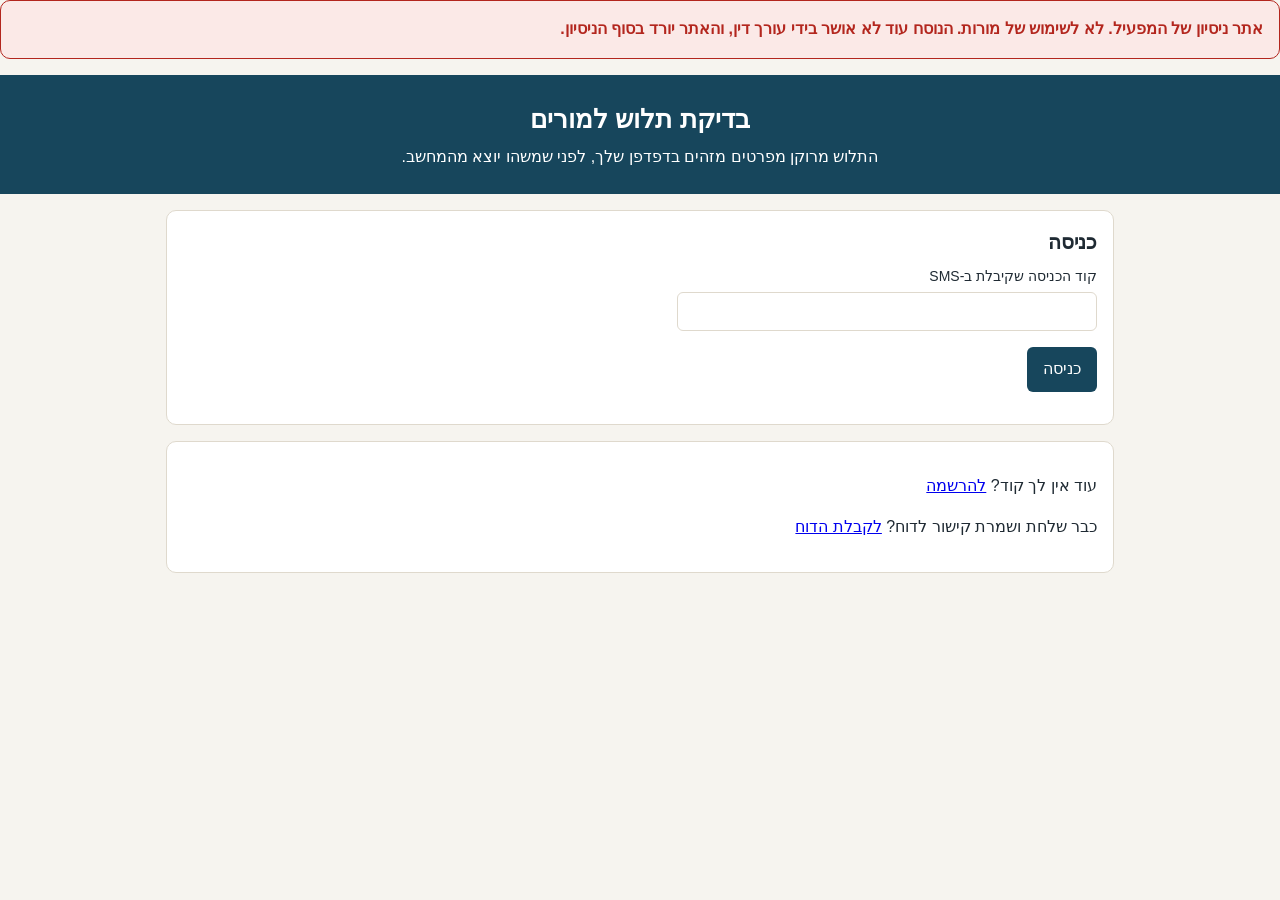
==== index.html @ 3ea3ad37 "Add files via upload" ====
<!doctype html>
<html lang="he" dir="rtl">
<head>
<meta charset="utf-8">
<meta name="robots" content="noindex, nofollow">
<meta name="viewport" content="width=device-width, initial-scale=1">
<meta name="referrer" content="no-referrer">
<meta http-equiv="Content-Security-Policy" content="default-src 'none'; script-src 'self'; style-src 'self'; connect-src https://script.google.com/macros/s/AKfycbyGhnnzfXejxpYZVzX2U9uykm526udYM6G5hJUnQsLePHbiMElV_Y1z8CuSsRdPqZ1sxA/exec https://script.googleusercontent.com/macros/echo; img-src 'self'; form-action 'none'; base-uri 'none'">
<title>כניסה לבדיקת תלוש</title>
<link rel="stylesheet" href="style.css">
</head>
<body>
<section class="draft">אתר ניסיון של המפעיל. לא לשימוש של מורות. הנוסח עוד לא אושר בידי עורך דין, והאתר יורד בסוף הניסיון.</section>
<header>
  <h1>בדיקת תלוש למורים</h1>
  <p>התלוש מרוקן מפרטים מזהים בדפדפן שלך, לפני שמשהו יוצא מהמחשב.</p>
</header>
<main>
  <section>
    <h2>כניסה</h2>
    <div class="fields">
      <label>קוד הכניסה שקיבלת ב-SMS
        <input type="text" id="code" dir="ltr" autocomplete="off" autocapitalize="characters" spellcheck="false" maxlength="20">
      </label>
    </div>
    <button id="enter" type="button">כניסה</button>
    <p id="status" role="status" aria-live="polite"></p>
  </section>
  <section>
    <p>עוד אין לך קוד? <a href="register.html">להרשמה</a></p>
    <p>כבר שלחת ושמרת קישור לדוח? <a href="report.html">לקבלת הדוח</a></p>
  </section>
</main>
<script src="config.js"></script>
<script src="api.js"></script>
<script src="crypto-box.js"></script>
<script src="entry.js"></script>
</body>
</html>
---- style.css ----
:root { --bg: #f6f4ef; --card: #fff; --ink: #1f2a33; --muted: #5b6770; --line: #dfd9cd; --brand: #17465c;
  --gap: #b3261e; --review: #9a6700; --ok: #1a7f4b; --none: #5b6770; }
* { box-sizing: border-box; }
body { margin: 0; background: var(--bg); color: var(--ink); font: 16px/1.55 "Segoe UI", Arial, sans-serif; }
header { background: var(--brand); color: #fff; padding: 24px 16px; text-align: center; }
header h1 { margin: 0 0 6px; font-size: 26px; }
header p { margin: 0; }
main { max-width: 980px; margin: 0 auto; padding: 16px; }
section { background: var(--card); border: 1px solid var(--line); border-radius: 10px; padding: 16px; margin-bottom: 16px; }
h2 { margin: 0 0 8px; font-size: 20px; }
h3 { margin: 20px 0 6px; font-size: 17px; }
.notice { background: #fbf6e9; }
.hint { color: var(--muted); margin: 0 0 12px; font-size: 14px; }
.grid { display: grid; grid-template-columns: repeat(auto-fit, minmax(240px, 1fr)); gap: 12px; }
label { display: flex; flex-direction: column; gap: 4px; font-size: 14px; }
select, input[type="month"], input[type="file"], button { font: inherit; padding: 8px; border: 1px solid var(--line); border-radius: 6px; background: #fff; color: inherit; max-width: 100%; }
button { background: var(--brand); color: #fff; border: 0; cursor: pointer; margin-top: 16px; padding: 10px 16px; }
button:focus-visible, select:focus-visible, input:focus-visible { outline: 3px solid #6aa7c4; outline-offset: 2px; }
.cards { display: grid; grid-template-columns: repeat(auto-fit, minmax(130px, 1fr)); gap: 10px; margin-bottom: 12px; }
.card { border: 1px solid var(--line); border-radius: 8px; padding: 10px; text-align: center; }
.card b { display: block; font-size: 26px; }
.table-wrap { overflow-x: auto; margin-top: 12px; }
table { border-collapse: collapse; width: 100%; font-size: 14px; }
th, td { border-bottom: 1px solid var(--line); padding: 8px 6px; text-align: right; vertical-align: top; }
th { background: #efeadf; white-space: nowrap; }
td.num { direction: ltr; text-align: right; white-space: nowrap; }
.s-gap { color: var(--gap); font-weight: 600; }
.s-review { color: var(--review); font-weight: 600; }
.s-ok { color: var(--ok); }
.s-not_checked { color: var(--none); }
#status.error { color: var(--gap); font-weight: 600; }
img.page { display: block; width: 100%; max-width: 820px; margin: 12px auto; border: 1px solid var(--line); background: #fff; }
label.check { flex-direction: row; align-items: center; gap: 8px; margin-top: 12px; }
button:disabled { opacity: .5; cursor: not-allowed; }
input[type="text"], input[type="email"], input[type="tel"] { font: inherit; padding: 8px; border: 1px solid var(--line); border-radius: 6px; background: #fff; color: inherit; width: 100%; }
a.button { display: inline-block; background: var(--brand); color: #fff; border-radius: 6px; margin-top: 16px; padding: 10px 16px; text-decoration: none; }
a:focus-visible { outline: 3px solid #6aa7c4; outline-offset: 2px; }
.actions { display: flex; flex-wrap: wrap; gap: 8px; }
.link-box { background: #efeadf; border-radius: 6px; padding: 10px; overflow-wrap: anywhere; font-family: Consolas, monospace; font-size: 14px; }
canvas.qr { display: block; width: 220px; max-width: 100%; height: auto; margin: 16px auto 8px; }
progress { display: block; width: 100%; margin-top: 12px; }
.fields { display: grid; gap: 12px; max-width: 420px; }
.trap { position: absolute; width: 1px; height: 1px; overflow: hidden; clip-path: inset(50%); opacity: 0; pointer-events: none; } /* Moving it off screen would widen a right-to-left page. */
.draft { background: #fbe9e7; border: 1px solid var(--gap); color: var(--gap); font-weight: 600; }
.consent p { margin: 0 0 10px; }
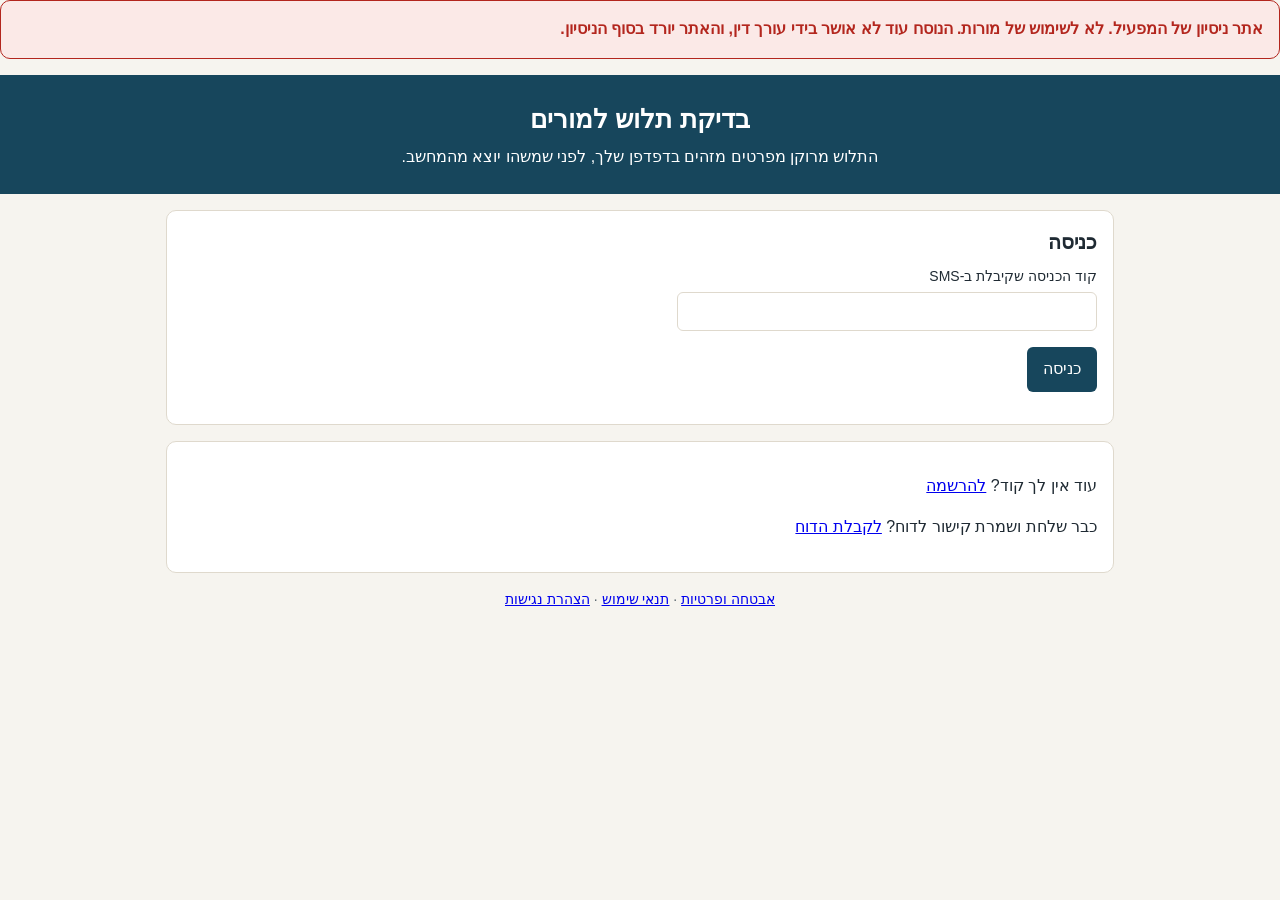
==== commit b9b32228: "Add files via upload" ====
--- a/index.html
+++ b/index.html
@@ -30,6 +30,7 @@
     <p>עוד אין לך קוד? <a href="register.html">להרשמה</a></p>
     <p>כבר שלחת ושמרת קישור לדוח? <a href="report.html">לקבלת הדוח</a></p>
   </section>
+  <p class="footer-links"><a href="privacy.html">אבטחה ופרטיות</a> · <a href="terms.html">תנאי שימוש</a> · <a href="accessibility.html">הצהרת נגישות</a></p>
 </main>
 <script src="config.js"></script>
 <script src="api.js"></script>
--- a/style.css
+++ b/style.css
@@ -1,6 +1,7 @@
 :root { --bg: #f6f4ef; --card: #fff; --ink: #1f2a33; --muted: #5b6770; --line: #dfd9cd; --brand: #17465c;
   --gap: #b3261e; --review: #9a6700; --ok: #1a7f4b; --none: #5b6770; }
 * { box-sizing: border-box; }
+[hidden] { display: none !important; } /* label and a.button set display, which would otherwise beat the attribute. */
 body { margin: 0; background: var(--bg); color: var(--ink); font: 16px/1.55 "Segoe UI", Arial, sans-serif; }
 header { background: var(--brand); color: #fff; padding: 24px 16px; text-align: center; }
 header h1 { margin: 0 0 6px; font-size: 26px; }
@@ -43,3 +44,8 @@
 .trap { position: absolute; width: 1px; height: 1px; overflow: hidden; clip-path: inset(50%); opacity: 0; pointer-events: none; } /* Moving it off screen would widen a right-to-left page. */
 .draft { background: #fbe9e7; border: 1px solid var(--gap); color: var(--gap); font-weight: 600; }
 .consent p { margin: 0 0 10px; }
+ul.points, ol.steps { margin: 0; padding-inline-start: 22px; }
+ul.points li, ol.steps li { margin-bottom: 10px; }
+ul.points li::marker { color: var(--brand); }
+ol.steps li::marker { color: var(--brand); font-weight: 700; }
+.footer-links { text-align: center; font-size: 14px; color: var(--muted); }
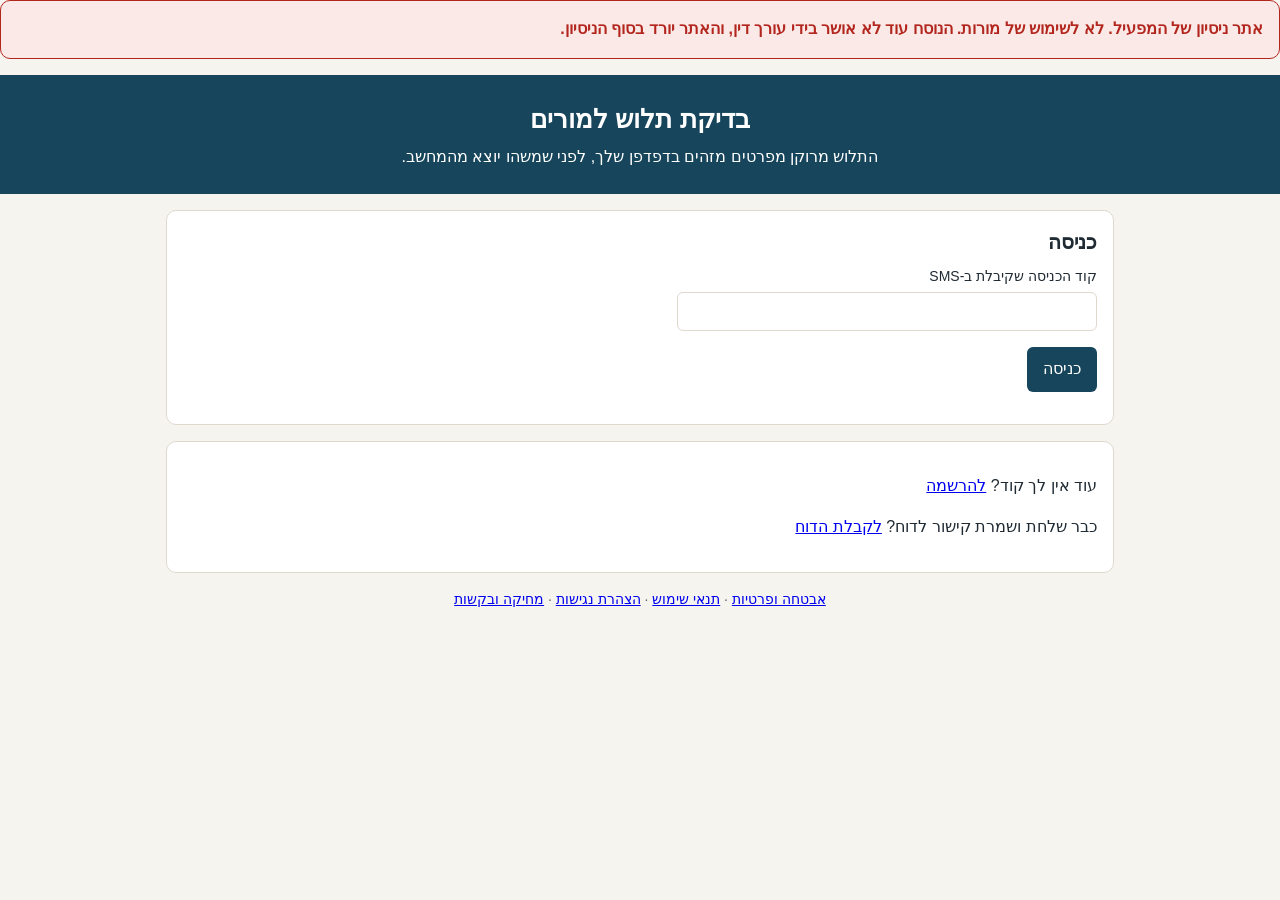
==== commit 4c0ce3e0: "Add files via upload" ====
--- a/index.html
+++ b/index.html
@@ -30,7 +30,7 @@
     <p>עוד אין לך קוד? <a href="register.html">להרשמה</a></p>
     <p>כבר שלחת ושמרת קישור לדוח? <a href="report.html">לקבלת הדוח</a></p>
   </section>
-  <p class="footer-links"><a href="privacy.html">אבטחה ופרטיות</a> · <a href="terms.html">תנאי שימוש</a> · <a href="accessibility.html">הצהרת נגישות</a></p>
+  <p class="footer-links"><a href="privacy.html">אבטחה ופרטיות</a> · <a href="terms.html">תנאי שימוש</a> · <a href="accessibility.html">הצהרת נגישות</a> · <a href="delete.html">מחיקה ובקשות</a></p>
 </main>
 <script src="config.js"></script>
 <script src="api.js"></script>
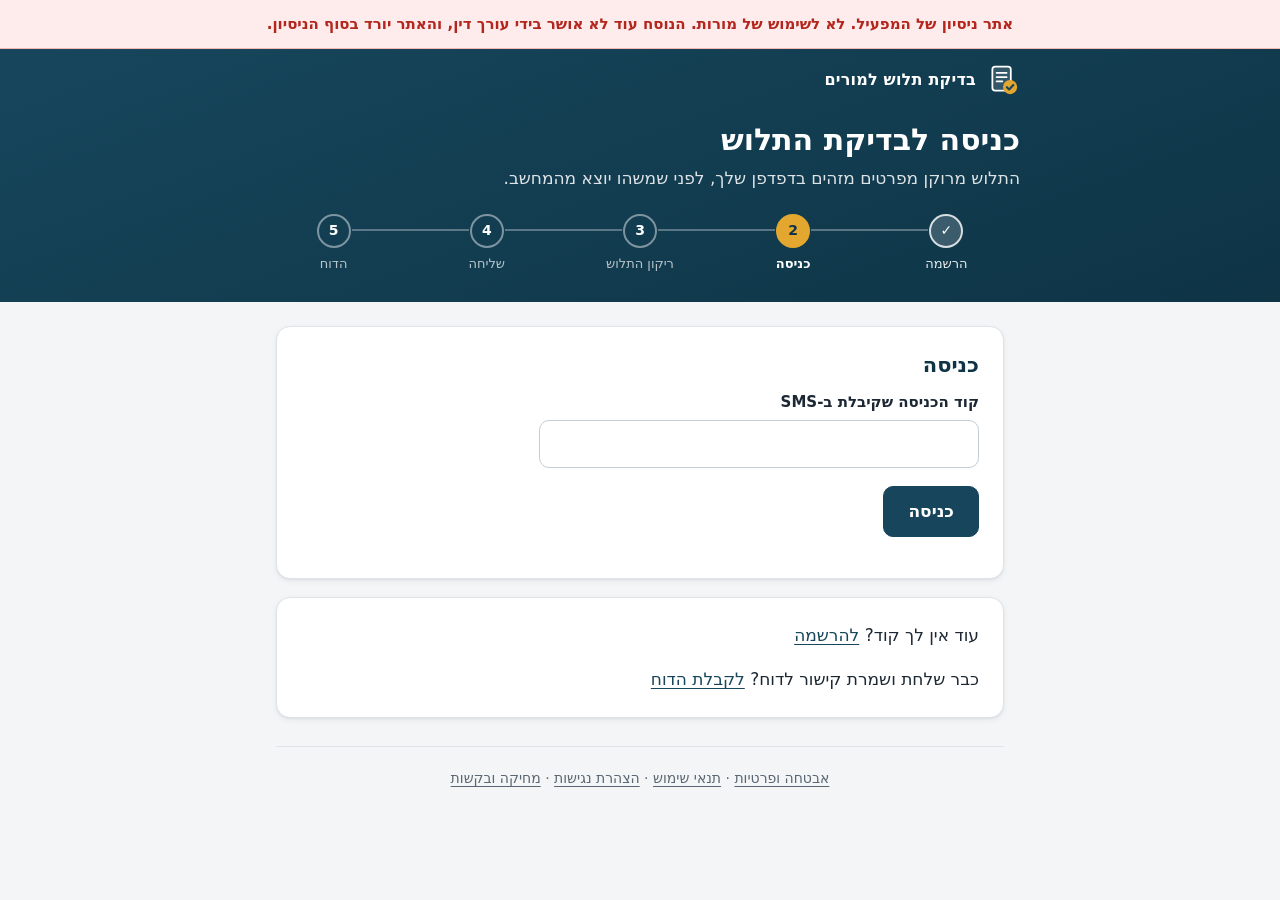
==== commit 5702ae8e: "Add files via upload" ====
--- a/index.html
+++ b/index.html
@@ -12,8 +12,10 @@
 <body>
 <section class="draft">אתר ניסיון של המפעיל. לא לשימוש של מורות. הנוסח עוד לא אושר בידי עורך דין, והאתר יורד בסוף הניסיון.</section>
 <header>
-  <h1>בדיקת תלוש למורים</h1>
+  <div class="brandbar"><img src="logo.svg" alt="" width="34" height="34"><span>בדיקת תלוש למורים</span></div>
+  <h1>כניסה לבדיקת התלוש</h1>
   <p>התלוש מרוקן מפרטים מזהים בדפדפן שלך, לפני שמשהו יוצא מהמחשב.</p>
+  <ol class="stepper" aria-label="שלבי הבדיקה"><li class="done">הרשמה</li><li aria-current="step">כניסה</li><li>ריקון התלוש</li><li>שליחה</li><li>הדוח</li></ol>
 </header>
 <main>
   <section>
--- a/style.css
+++ b/style.css
@@ -1,51 +1,236 @@
-:root { --bg: #f6f4ef; --card: #fff; --ink: #1f2a33; --muted: #5b6770; --line: #dfd9cd; --brand: #17465c;
-  --gap: #b3261e; --review: #9a6700; --ok: #1a7f4b; --none: #5b6770; }
+/* One stylesheet for every page. System fonts only: a web font would add a provider that sees the teachers' IP
+   address, and the CSP allows styles from this site alone (no inline styles either). */
+:root {
+  --bg: #f3f5f7; --card: #fff; --ink: #1b2733; --muted: #5a6772; --line: #dfe4e9; --line-strong: #c5cdd5;
+  --brand: #17465c; --brand-dark: #0e3446; --brand-soft: #e7f0f4; --brand-ring: #9cc3d5;
+  --accent: #e3a72f; --accent-soft: #fff5df;
+  --gap: #b3261e; --gap-soft: #fdeceb; --review: #8a5a00; --ok: #1a7f4b; --ok-soft: #e7f5ee; --none: #5a6772;
+  --radius: 14px; --radius-sm: 10px;
+  --shadow: 0 1px 2px rgba(16, 24, 40, .05), 0 2px 6px rgba(16, 24, 40, .06);
+}
 * { box-sizing: border-box; }
 [hidden] { display: none !important; } /* label and a.button set display, which would otherwise beat the attribute. */
-body { margin: 0; background: var(--bg); color: var(--ink); font: 16px/1.55 "Segoe UI", Arial, sans-serif; }
-header { background: var(--brand); color: #fff; padding: 24px 16px; text-align: center; }
-header h1 { margin: 0 0 6px; font-size: 26px; }
-header p { margin: 0; }
-main { max-width: 980px; margin: 0 auto; padding: 16px; }
-section { background: var(--card); border: 1px solid var(--line); border-radius: 10px; padding: 16px; margin-bottom: 16px; }
-h2 { margin: 0 0 8px; font-size: 20px; }
-h3 { margin: 20px 0 6px; font-size: 17px; }
-.notice { background: #fbf6e9; }
-.hint { color: var(--muted); margin: 0 0 12px; font-size: 14px; }
+
+body {
+  margin: 0; background: var(--bg); color: var(--ink);
+  font: 17px/1.6 system-ui, "Segoe UI", "Noto Sans Hebrew", Arial, sans-serif;
+  -webkit-text-size-adjust: 100%;
+}
+a { color: var(--brand); text-underline-offset: 3px; }
+a:hover { color: var(--brand-dark); }
+strong { font-weight: 650; }
+
+/* Header: brand bar, page title, and on the five steps a step bar. */
+header {
+  background: linear-gradient(160deg, var(--brand) 0%, var(--brand-dark) 100%); color: #fff;
+  padding: 0 16px 28px;
+}
+header > * { max-width: 760px; margin-inline: auto; }
+.brandbar { display: flex; align-items: center; gap: 10px; padding: 14px 0 18px; font-weight: 650; font-size: 16px; letter-spacing: .2px; }
+.brandbar img { width: 34px; height: 34px; }
+header h1 { margin: 6px auto 6px; font-size: 30px; line-height: 1.25; font-weight: 700; }
+header p { margin-top: 0; margin-bottom: 0; color: rgba(255, 255, 255, .86); }
+header p strong { color: #fff; }
+
+ol.stepper { list-style: none; display: flex; gap: 6px; padding: 0; margin-top: 22px; margin-bottom: 0; counter-reset: step; }
+ol.stepper li {
+  flex: 1; counter-increment: step; display: flex; flex-direction: column; align-items: center; gap: 6px;
+  font-size: 13px; color: rgba(255, 255, 255, .7); text-align: center; position: relative;
+}
+ol.stepper li::before {
+  content: counter(step); width: 30px; height: 30px; border-radius: 50%; display: grid; place-items: center;
+  font-weight: 700; font-size: 14px; border: 2px solid rgba(255, 255, 255, .45); color: #fff; background: transparent;
+  position: relative; z-index: 1;
+}
+ol.stepper li + li::after { /* The line to the previous step, which in right-to-left is on the right. */
+  content: ""; position: absolute; top: 15px; inset-inline-end: calc(50% + 18px); width: calc(100% - 30px);
+  height: 2px; background: rgba(255, 255, 255, .3);
+}
+ol.stepper li.done { color: rgba(255, 255, 255, .9); }
+ol.stepper li.done::before { content: "✓"; background: rgba(255, 255, 255, .18); border-color: rgba(255, 255, 255, .8); }
+ol.stepper li[aria-current="step"] { color: #fff; font-weight: 650; }
+ol.stepper li[aria-current="step"]::before { background: var(--accent); border-color: var(--accent); color: var(--brand-dark); }
+
+/* Layout and cards. */
+main { max-width: 760px; margin: 0 auto; padding: 24px 16px 8px; }
+main.wide { max-width: 980px; }
+section {
+  background: var(--card); border: 1px solid var(--line); border-radius: var(--radius); box-shadow: var(--shadow);
+  padding: 24px; margin-bottom: 18px;
+}
+h2 { margin: 0 0 10px; font-size: 21px; line-height: 1.35; font-weight: 700; color: var(--brand-dark); }
+h3 { margin: 22px 0 6px; font-size: 17px; }
+section > p:last-child, section > ul:last-child, section > ol:last-child { margin-bottom: 0; }
+section > p:first-child { margin-top: 0; }
+.hint { color: var(--muted); margin: 0 0 14px; font-size: 15px; }
 .grid { display: grid; grid-template-columns: repeat(auto-fit, minmax(240px, 1fr)); gap: 12px; }
-label { display: flex; flex-direction: column; gap: 4px; font-size: 14px; }
-select, input[type="month"], input[type="file"], button { font: inherit; padding: 8px; border: 1px solid var(--line); border-radius: 6px; background: #fff; color: inherit; max-width: 100%; }
-button { background: var(--brand); color: #fff; border: 0; cursor: pointer; margin-top: 16px; padding: 10px 16px; }
-button:focus-visible, select:focus-visible, input:focus-visible { outline: 3px solid #6aa7c4; outline-offset: 2px; }
+
+/* Callouts. */
+.notice {
+  background: var(--accent-soft); border: 1px solid #f1d9a6; border-inline-start: 4px solid var(--accent);
+  border-radius: var(--radius-sm); padding: 14px 16px; margin: 12px 0;
+}
+.notice p { margin: 0 0 8px; }
+.notice p:last-child { margin-bottom: 0; }
+.notice.consent {
+  background: #f8fafb; border: 1px solid var(--line); border-inline-start: 4px solid var(--brand);
+  font-size: 15px; line-height: 1.65; margin-top: 0; margin-bottom: 24px;
+}
+.notice.consent h2 { font-size: 19px; }
+.draft {
+  background: var(--gap-soft); border: 1px solid #f3b7b2; color: var(--gap); font-weight: 600; box-shadow: none;
+  border-radius: var(--radius-sm); padding: 12px 16px;
+}
+body > .draft { border-radius: 0; border-width: 0 0 1px; margin: 0; text-align: center; font-size: 15px; }
+
+[role="status"]:not(:empty) {
+  background: var(--brand-soft); border-inline-start: 4px solid var(--brand); border-radius: var(--radius-sm);
+  padding: 10px 14px; margin: 14px 0 0; font-size: 15px;
+}
+[role="status"].error { background: var(--gap-soft); border-inline-start-color: var(--gap); color: var(--gap); font-weight: 600; }
+#status.error { color: var(--gap); font-weight: 600; }
+
+/* Forms. */
+label { display: flex; flex-direction: column; gap: 6px; font-size: 15px; font-weight: 600; color: var(--ink); }
+.fields { display: grid; gap: 16px; max-width: 440px; margin-top: 6px; }
+input[type="text"], input[type="email"], input[type="tel"], input[type="month"], select {
+  font: inherit; font-weight: 400; min-height: 48px; padding: 10px 14px; width: 100%; max-width: 100%;
+  border: 1.5px solid var(--line-strong); border-radius: var(--radius-sm); background: #fff; color: inherit;
+  transition: border-color .15s, box-shadow .15s;
+}
+input[type="text"]:hover, input[type="tel"]:hover, select:hover { border-color: #9aa7b3; }
+input:focus, select:focus { outline: none; border-color: var(--brand); box-shadow: 0 0 0 4px var(--brand-soft); }
+input[dir="ltr"] { text-align: left; }
+select { appearance: auto; }
+
+input[type="file"] {
+  font: inherit; font-size: 15px; width: 100%; max-width: 100%; padding: 22px 16px; color: var(--muted);
+  border: 2px dashed var(--line-strong); border-radius: var(--radius); background: #f8fafb; cursor: pointer;
+}
+input[type="file"]:hover { border-color: var(--brand); background: var(--brand-soft); }
+input[type="file"]::file-selector-button {
+  font: inherit; font-weight: 600; margin-inline-end: 14px; padding: 10px 18px; border-radius: var(--radius-sm);
+  border: 1.5px solid var(--brand); background: #fff; color: var(--brand); cursor: pointer;
+}
+
+/* The file field as a large choice area. The input stays focusable and clickable for keyboards and screen readers,
+   only out of sight; the label around it opens the picker. */
+label.dropzone {
+  position: relative; display: flex; flex-direction: column; align-items: center; gap: 4px; text-align: center;
+  padding: 30px 16px; border: 2px dashed var(--line-strong); border-radius: var(--radius); background: #f8fafb;
+  cursor: pointer; transition: border-color .15s, background .15s;
+}
+label.dropzone:hover, label.dropzone:focus-within { border-color: var(--brand); background: var(--brand-soft); }
+label.dropzone input { position: absolute; inset: 0; width: 100%; height: 100%; opacity: 0; cursor: pointer; }
+label.dropzone .dz-title {
+  display: inline-flex; align-items: center; min-height: 48px; padding: 11px 24px; border-radius: var(--radius-sm);
+  background: var(--brand); color: #fff; font-weight: 650;
+}
+label.dropzone .dz-hint { font-weight: 400; font-size: 14px; color: var(--muted); margin-top: 6px; }
+
+label.check {
+  flex-direction: row; align-items: flex-start; gap: 12px; margin-top: 16px; padding: 14px 16px;
+  font-weight: 500; line-height: 1.5; border: 1.5px solid var(--line); border-radius: var(--radius-sm);
+  background: #f8fafb; cursor: pointer;
+}
+label.check:hover { border-color: var(--line-strong); }
+label.check:has(input:checked) { border-color: var(--brand); background: var(--brand-soft); }
+label.check input { width: 20px; height: 20px; margin: 2px 0 0; flex: none; accent-color: var(--brand); cursor: pointer; }
+
+/* Buttons: the main action is filled, others in a row are outlined. */
+button, a.button {
+  font: inherit; font-weight: 650; display: inline-flex; align-items: center; justify-content: center; gap: 8px;
+  min-height: 48px; padding: 11px 24px; margin-top: 18px; border-radius: var(--radius-sm); border: 1.5px solid var(--brand);
+  background: var(--brand); color: #fff; cursor: pointer; text-decoration: none; max-width: 100%;
+  transition: background .15s, border-color .15s, box-shadow .15s;
+}
+button:hover, a.button:hover { background: var(--brand-dark); border-color: var(--brand-dark); color: #fff; }
+button:disabled, button:disabled:hover {
+  background: #c9d1d8; border-color: #c9d1d8; color: #fff; cursor: not-allowed; opacity: 1;
+}
+.actions { display: flex; flex-wrap: wrap; gap: 10px; }
+.actions button, .actions a.button, button.secondary { margin-top: 18px; background: #fff; color: var(--brand); }
+.actions button:hover, .actions a.button:hover, button.secondary:hover { background: var(--brand-soft); color: var(--brand-dark); }
+.actions button.primary { background: var(--brand); color: #fff; }
+.actions button.primary:hover { background: var(--brand-dark); color: #fff; }
+.actions button:disabled, button.secondary:disabled { background: #fff; color: #9aa7b3; border-color: #d3dae0; }
+button.danger { background: var(--gap); border-color: var(--gap); }
+button.danger:hover { background: #8f1e18; border-color: #8f1e18; }
+button.danger:disabled { background: #e6c4c1; border-color: #e6c4c1; }
+button:focus-visible, a:focus-visible, input:focus-visible, select:focus-visible, label.check:focus-within {
+  outline: 3px solid var(--brand-ring); outline-offset: 2px;
+}
+
+/* Send and report pages. */
+.link-box {
+  background: #f1f5f7; border: 1.5px dashed var(--line-strong); border-radius: var(--radius-sm); padding: 12px 14px;
+  overflow-wrap: anywhere; font-family: ui-monospace, Consolas, monospace; font-size: 14px; color: var(--brand-dark);
+}
+canvas.qr {
+  display: block; width: 200px; max-width: 100%; height: auto; margin: 20px auto 8px; padding: 10px;
+  background: #fff; border: 1px solid var(--line); border-radius: var(--radius-sm);
+}
+progress { display: block; width: 100%; height: 10px; margin-top: 16px; accent-color: var(--brand); }
+img.page {
+  display: block; width: 100%; max-width: 820px; margin: 16px auto; border: 1px solid var(--line);
+  border-radius: 6px; background: #fff; box-shadow: var(--shadow);
+}
+#pages { margin-top: 8px; }
+
+/* Text pages. */
+ul.points, ol.steps { margin: 0; padding-inline-start: 22px; }
+ul.points li, ol.steps li { margin-bottom: 10px; }
+ul.points li::marker { color: var(--accent); }
+ol.steps li::marker { color: var(--brand); font-weight: 700; }
+.consent p { margin: 0 0 10px; }
+
+/* Tables (privacy page, and the local check page). */
+.table-wrap { overflow-x: auto; margin-top: 12px; border: 1px solid var(--line); border-radius: var(--radius-sm); }
+table { border-collapse: collapse; width: 100%; font-size: 15px; }
+th, td { border-bottom: 1px solid var(--line); padding: 10px 12px; text-align: right; vertical-align: top; }
+tr:last-child td { border-bottom: 0; }
+th { background: var(--brand-soft); color: var(--brand-dark); white-space: nowrap; font-weight: 650; }
+tbody tr:nth-child(even) td { background: #fafbfc; }
+td.num { direction: ltr; text-align: right; white-space: nowrap; }
 .cards { display: grid; grid-template-columns: repeat(auto-fit, minmax(130px, 1fr)); gap: 10px; margin-bottom: 12px; }
-.card { border: 1px solid var(--line); border-radius: 8px; padding: 10px; text-align: center; }
+.card { border: 1px solid var(--line); border-radius: var(--radius-sm); padding: 12px; text-align: center; background: #fff; }
 .card b { display: block; font-size: 26px; }
-.table-wrap { overflow-x: auto; margin-top: 12px; }
-table { border-collapse: collapse; width: 100%; font-size: 14px; }
-th, td { border-bottom: 1px solid var(--line); padding: 8px 6px; text-align: right; vertical-align: top; }
-th { background: #efeadf; white-space: nowrap; }
-td.num { direction: ltr; text-align: right; white-space: nowrap; }
 .s-gap { color: var(--gap); font-weight: 600; }
 .s-review { color: var(--review); font-weight: 600; }
 .s-ok { color: var(--ok); }
 .s-not_checked { color: var(--none); }
-#status.error { color: var(--gap); font-weight: 600; }
-img.page { display: block; width: 100%; max-width: 820px; margin: 12px auto; border: 1px solid var(--line); background: #fff; }
-label.check { flex-direction: row; align-items: center; gap: 8px; margin-top: 12px; }
-button:disabled { opacity: .5; cursor: not-allowed; }
-input[type="text"], input[type="email"], input[type="tel"] { font: inherit; padding: 8px; border: 1px solid var(--line); border-radius: 6px; background: #fff; color: inherit; width: 100%; }
-a.button { display: inline-block; background: var(--brand); color: #fff; border-radius: 6px; margin-top: 16px; padding: 10px 16px; text-decoration: none; }
-a:focus-visible { outline: 3px solid #6aa7c4; outline-offset: 2px; }
-.actions { display: flex; flex-wrap: wrap; gap: 8px; }
-.link-box { background: #efeadf; border-radius: 6px; padding: 10px; overflow-wrap: anywhere; font-family: Consolas, monospace; font-size: 14px; }
-canvas.qr { display: block; width: 220px; max-width: 100%; height: auto; margin: 16px auto 8px; }
-progress { display: block; width: 100%; margin-top: 12px; }
-.fields { display: grid; gap: 12px; max-width: 420px; }
-.trap { position: absolute; width: 1px; height: 1px; overflow: hidden; clip-path: inset(50%); opacity: 0; pointer-events: none; } /* Moving it off screen would widen a right-to-left page. */
-.draft { background: #fbe9e7; border: 1px solid var(--gap); color: var(--gap); font-weight: 600; }
-.consent p { margin: 0 0 10px; }
-ul.points, ol.steps { margin: 0; padding-inline-start: 22px; }
-ul.points li, ol.steps li { margin-bottom: 10px; }
-ul.points li::marker { color: var(--brand); }
-ol.steps li::marker { color: var(--brand); font-weight: 700; }
-.footer-links { text-align: center; font-size: 14px; color: var(--muted); }
+
+/* The hidden field for robots. Moving it off screen would widen a right-to-left page. */
+.trap { position: absolute; width: 1px; height: 1px; overflow: hidden; clip-path: inset(50%); opacity: 0; pointer-events: none; }
+
+.footer-links {
+  text-align: center; font-size: 14px; color: var(--muted); margin: 28px 0 0; padding: 20px 0 28px;
+  border-top: 1px solid var(--line);
+}
+.footer-links a { color: var(--muted); }
+.footer-links a:hover { color: var(--brand); }
+
+@media (max-width: 560px) {
+  body { font-size: 16px; }
+  header { padding-bottom: 22px; }
+  header h1 { font-size: 24px; }
+  main { padding: 16px 12px 4px; }
+  section { padding: 18px 16px; border-radius: 12px; }
+  h2 { font-size: 19px; }
+  ol.stepper li { font-size: 11.5px; }
+  ol.stepper li::before { width: 26px; height: 26px; font-size: 13px; }
+  ol.stepper li + li::after { top: 13px; inset-inline-end: calc(50% + 16px); width: calc(100% - 26px); }
+  button, a.button { width: 100%; }
+  .actions button, .actions a.button { flex: 1 1 140px; width: auto; }
+  /* Text tables (class "stack") turn into one card per row: the first cell is its title. */
+  .table-wrap.stack { border: 0; overflow: visible; }
+  .stack table, .stack tbody, .stack tr, .stack td { display: block; width: 100%; }
+  .stack thead { display: none; }
+  .stack tr { border: 1px solid var(--line); border-radius: var(--radius-sm); padding: 10px 14px; margin-bottom: 10px; background: #fff; }
+  .stack tbody tr:nth-child(even) td { background: transparent; }
+  .stack td { border: 0; padding: 2px 0; }
+  .stack td:first-child { font-weight: 650; color: var(--brand-dark); padding-bottom: 6px; }
+  .stack td + td { color: var(--muted); font-size: 15px; }
+}
+
+@media (prefers-reduced-motion: reduce) { * { transition: none !important; } }
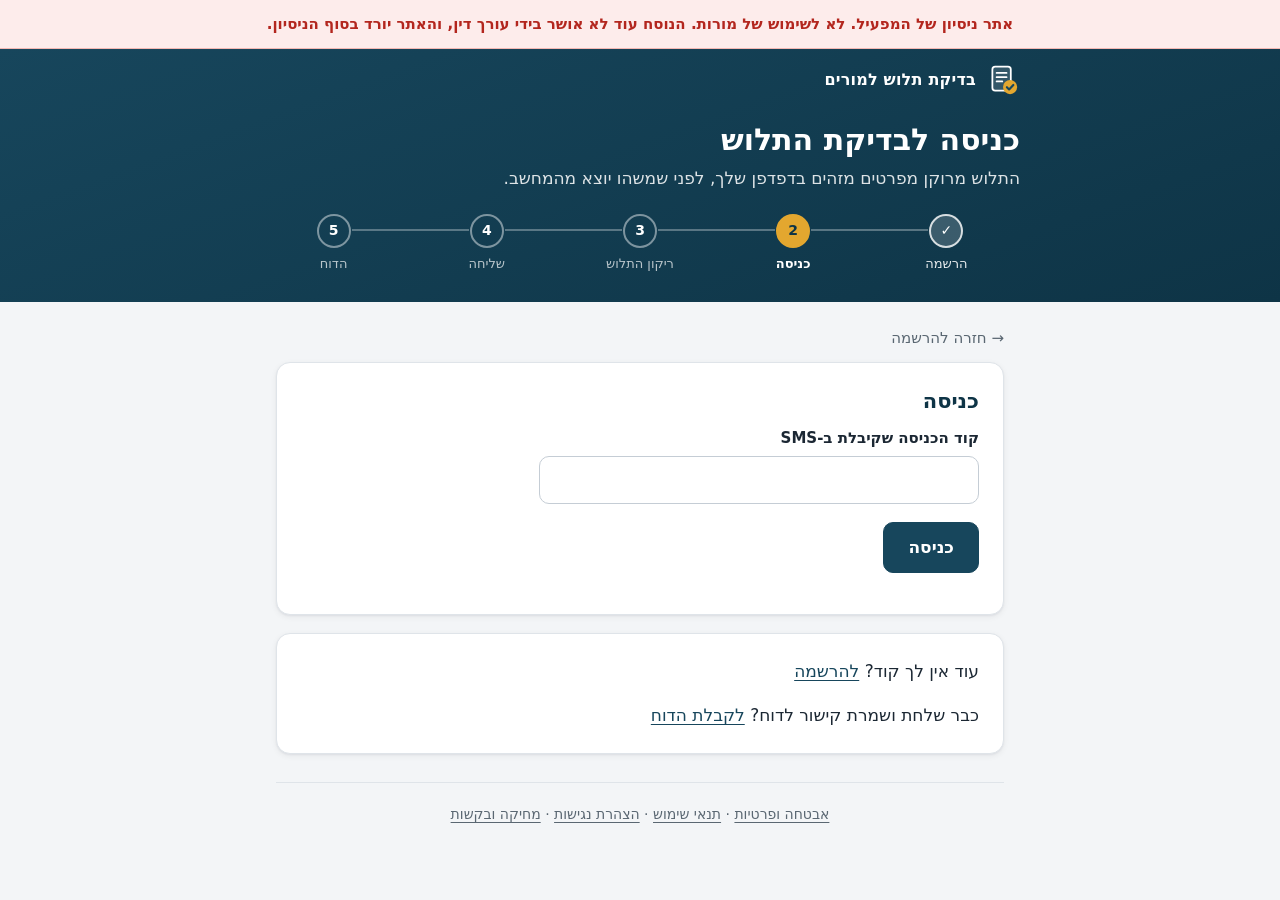
==== commit fc5dad0a: "Add files via upload" ====
--- a/index.html
+++ b/index.html
@@ -15,9 +15,10 @@
   <div class="brandbar"><img src="logo.svg" alt="" width="34" height="34"><span>בדיקת תלוש למורים</span></div>
   <h1>כניסה לבדיקת התלוש</h1>
   <p>התלוש מרוקן מפרטים מזהים בדפדפן שלך, לפני שמשהו יוצא מהמחשב.</p>
-  <ol class="stepper" aria-label="שלבי הבדיקה"><li class="done">הרשמה</li><li aria-current="step">כניסה</li><li>ריקון התלוש</li><li>שליחה</li><li>הדוח</li></ol>
+  <ol class="stepper" aria-label="שלבי הבדיקה"><li class="done"><a href="register.html">הרשמה</a></li><li aria-current="step"><a href="index.html">כניסה</a></li><li>ריקון התלוש</li><li>שליחה</li><li>הדוח</li></ol>
 </header>
 <main>
+  <p class="back-link"><a href="register.html">→ חזרה להרשמה</a></p>
   <section>
     <h2>כניסה</h2>
     <div class="fields">
--- a/style.css
+++ b/style.css
@@ -46,6 +46,11 @@
   content: ""; position: absolute; top: 15px; inset-inline-end: calc(50% + 18px); width: calc(100% - 30px);
   height: 2px; background: rgba(255, 255, 255, .3);
 }
+ol.stepper li a { color: inherit; text-decoration: none; }
+ol.stepper li a::after { content: ""; position: absolute; inset: 0; z-index: 2; } /* The whole step, circle too, is the link. */
+ol.stepper li:has(a):hover { color: #fff; }
+ol.stepper li:has(a):hover::before { border-color: #fff; }
+ol.stepper li a:focus-visible { outline: 3px solid var(--accent); outline-offset: 3px; border-radius: 4px; }
 ol.stepper li.done { color: rgba(255, 255, 255, .9); }
 ol.stepper li.done::before { content: "✓"; background: rgba(255, 255, 255, .18); border-color: rgba(255, 255, 255, .8); }
 ol.stepper li[aria-current="step"] { color: #fff; font-weight: 650; }
@@ -160,6 +165,17 @@
 button:focus-visible, a:focus-visible, input:focus-visible, select:focus-visible, label.check:focus-within {
   outline: 3px solid var(--brand-ring); outline-offset: 2px;
 }
+
+/* "Back" above the first card of a step. */
+.back-link { margin: 0 0 12px; font-size: 15px; }
+.back-link a { color: var(--muted); text-decoration: none; }
+.back-link a:hover { color: var(--brand); text-decoration: underline; }
+
+/* A quiet line under the form, such as "already have a code?" on the registration page. */
+.small-link { text-align: center; font-size: 13px; color: var(--muted); margin: 14px 0 0; }
+.small-link a { color: var(--muted); }
+a.button.secondary { background: #fff; color: var(--brand); }
+a.button.secondary:hover { background: var(--brand-soft); color: var(--brand-dark); }
 
 /* Send and report pages. */
 .link-box {
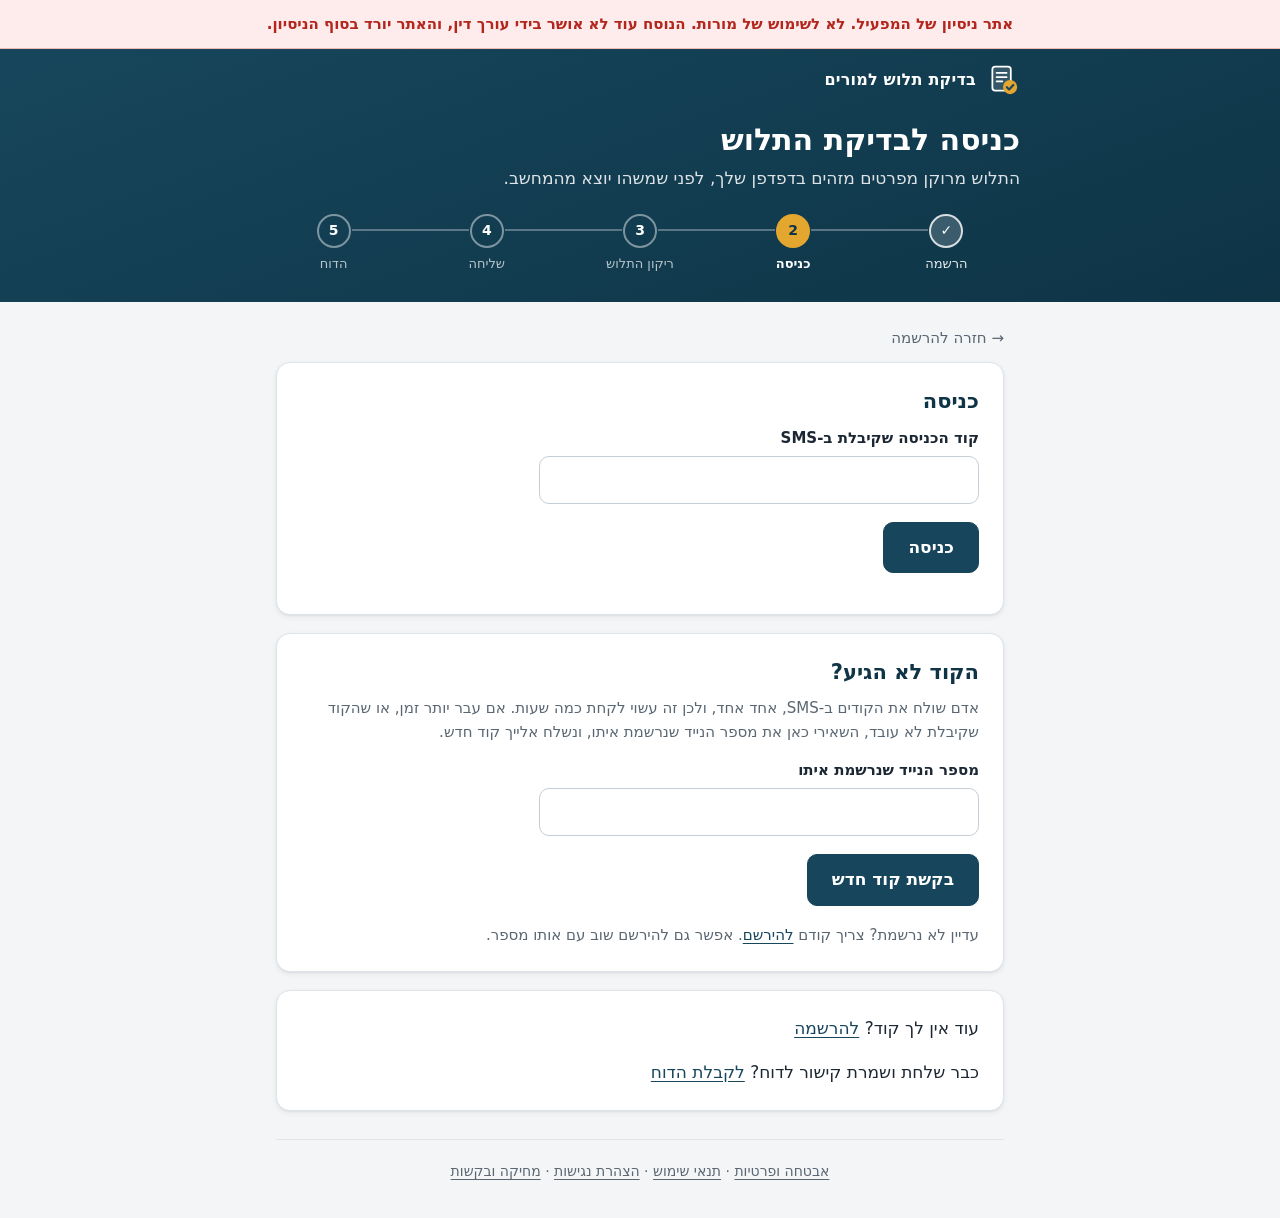
==== commit ddd8111b: "Add files via upload" ====
--- a/index.html
+++ b/index.html
@@ -29,6 +29,18 @@
     <button id="enter" type="button">כניסה</button>
     <p id="status" role="status" aria-live="polite"></p>
   </section>
+  <section id="nocode">
+    <h2>הקוד לא הגיע?</h2>
+    <p class="hint">אדם שולח את הקודים ב-SMS, אחד אחד, ולכן זה עשוי לקחת כמה שעות. אם עבר יותר זמן, או שהקוד שקיבלת לא עובד, השאירי כאן את מספר הנייד שנרשמת איתו, ונשלח אלייך קוד חדש.</p>
+    <div class="fields">
+      <label>מספר הנייד שנרשמת איתו
+        <input type="tel" id="nocode-phone" dir="ltr" inputmode="numeric" autocomplete="tel" maxlength="14">
+      </label>
+    </div>
+    <button id="nocode-send" type="button">בקשת קוד חדש</button>
+    <p id="nocode-status" role="status" aria-live="polite"></p>
+    <p class="hint">עדיין לא נרשמת? צריך קודם <a href="register.html">להירשם</a>. אפשר גם להירשם שוב עם אותו מספר.</p>
+  </section>
   <section>
     <p>עוד אין לך קוד? <a href="register.html">להרשמה</a></p>
     <p>כבר שלחת ושמרת קישור לדוח? <a href="report.html">לקבלת הדוח</a></p>
--- a/style.css
+++ b/style.css
@@ -156,8 +156,8 @@
 .actions { display: flex; flex-wrap: wrap; gap: 10px; }
 .actions button, .actions a.button, button.secondary { margin-top: 18px; background: #fff; color: var(--brand); }
 .actions button:hover, .actions a.button:hover, button.secondary:hover { background: var(--brand-soft); color: var(--brand-dark); }
-.actions button.primary { background: var(--brand); color: #fff; }
-.actions button.primary:hover { background: var(--brand-dark); color: #fff; }
+.actions button.primary, .actions a.button.primary { background: var(--brand); color: #fff; }
+.actions button.primary:hover, .actions a.button.primary:hover { background: var(--brand-dark); color: #fff; }
 .actions button:disabled, button.secondary:disabled { background: #fff; color: #9aa7b3; border-color: #d3dae0; }
 button.danger { background: var(--gap); border-color: var(--gap); }
 button.danger:hover { background: #8f1e18; border-color: #8f1e18; }
@@ -166,6 +166,19 @@
   outline: 3px solid var(--brand-ring); outline-offset: 2px;
 }
 
+/* The phone app: the codes, large enough to read out. */
+ol.codes { list-style: none; padding: 0; margin: 18px 0 6px; display: grid; gap: 8px; }
+ol.codes li {
+  display: flex; align-items: center; justify-content: space-between; gap: 10px; flex-wrap: wrap;
+  padding: 10px 12px; border: 1.5px solid var(--line); border-radius: var(--radius-sm); background: #f8fafb;
+}
+ol.codes .code {
+  font: 700 24px/1.2 ui-monospace, Consolas, monospace; letter-spacing: 2px; direction: ltr; color: var(--brand-dark);
+}
+ol.codes a.button { margin-top: 0; min-height: 40px; padding: 6px 14px; font-size: 15px; width: auto; background: #fff; color: var(--brand); }
+ol.codes a.button:hover { background: var(--brand-soft); color: var(--brand-dark); }
+#make { width: 100%; font-size: 20px; min-height: 64px; margin-top: 0; }
+
 /* "Back" above the first card of a step. */
 .back-link { margin: 0 0 12px; font-size: 15px; }
 .back-link a { color: var(--muted); text-decoration: none; }
@@ -192,6 +205,21 @@
   border-radius: 6px; background: #fff; box-shadow: var(--shadow);
 }
 #pages { margin-top: 8px; }
+/* Pension report pages: the image with her own black boxes on top. */
+.sheet { position: relative; width: 100%; max-width: 820px; margin: 16px auto; border: 1px solid var(--line);
+  border-radius: 6px; background: #fff; box-shadow: var(--shadow); overflow: hidden; user-select: none; }
+.sheet img { display: block; width: 100%; }
+.sheet.marking { cursor: crosshair; touch-action: none; outline: 3px solid var(--brand-ring); }
+.sheet .mark { position: absolute; background: #000; }
+/* Our suggested boxes: black while on; switched off they leave a red frame so she can bring them back. */
+.sheet .auto { position: absolute; display: block; margin: 0; padding: 0; min-height: 0; min-width: 0; width: auto;
+  border: 0; border-radius: 0; background: #000; box-shadow: none; cursor: pointer; }
+.sheet .auto:hover { background: #000; outline: 2px solid var(--accent); }
+.sheet .auto.off { background: transparent; outline: 2px dashed var(--gap); outline-offset: -1px; }
+.sheet .auto.off:hover { background: rgba(200, 40, 30, .08); }
+.sheet .auto.locked { cursor: default; }
+.sheet .auto.locked:hover { outline: none; }
+.sheet.marking .auto { pointer-events: none; }
 
 /* Text pages. */
 ul.points, ol.steps { margin: 0; padding-inline-start: 22px; }
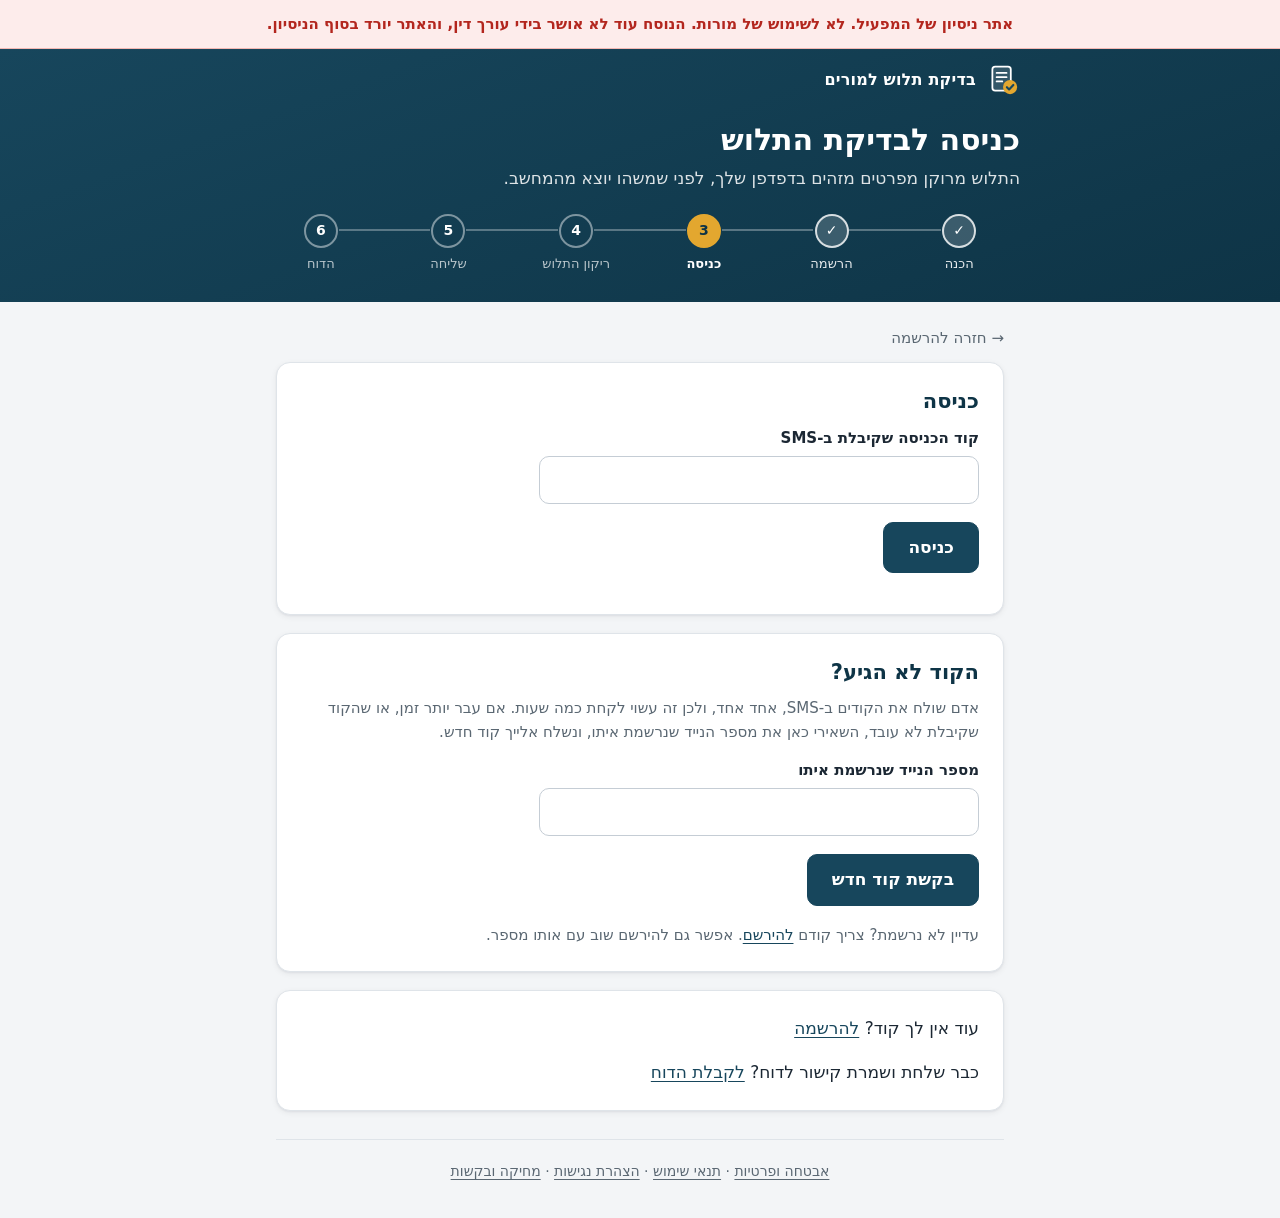
==== commit cfedd18d: "Add files via upload" ====
--- a/index.html
+++ b/index.html
@@ -15,12 +15,13 @@
   <div class="brandbar"><img src="logo.svg" alt="" width="34" height="34"><span>בדיקת תלוש למורים</span></div>
   <h1>כניסה לבדיקת התלוש</h1>
   <p>התלוש מרוקן מפרטים מזהים בדפדפן שלך, לפני שמשהו יוצא מהמחשב.</p>
-  <ol class="stepper" aria-label="שלבי הבדיקה"><li class="done"><a href="register.html">הרשמה</a></li><li aria-current="step"><a href="index.html">כניסה</a></li><li>ריקון התלוש</li><li>שליחה</li><li>הדוח</li></ol>
+  <ol class="stepper" aria-label="שלבי הבדיקה"><li class="done"><a href="prepare.html">הכנה</a></li><li class="done"><a href="register.html">הרשמה</a></li><li aria-current="step"><a href="index.html">כניסה</a></li><li>ריקון התלוש</li><li>שליחה</li><li>הדוח</li></ol>
 </header>
 <main>
   <p class="back-link"><a href="register.html">→ חזרה להרשמה</a></p>
   <section>
     <h2>כניסה</h2>
+    <p class="notice" id="resubmit-note" hidden><strong>העלאה חוזרת:</strong> הקלידי כאן את קוד ההעלאה החוזרת מדוח השגיאה. הקובץ החדש ייכנס לאותו תיק, והדוח יגיע לקישור שכבר שמרת.</p>
     <div class="fields">
       <label>קוד הכניסה שקיבלת ב-SMS
         <input type="text" id="code" dir="ltr" autocomplete="off" autocapitalize="characters" spellcheck="false" maxlength="20">
